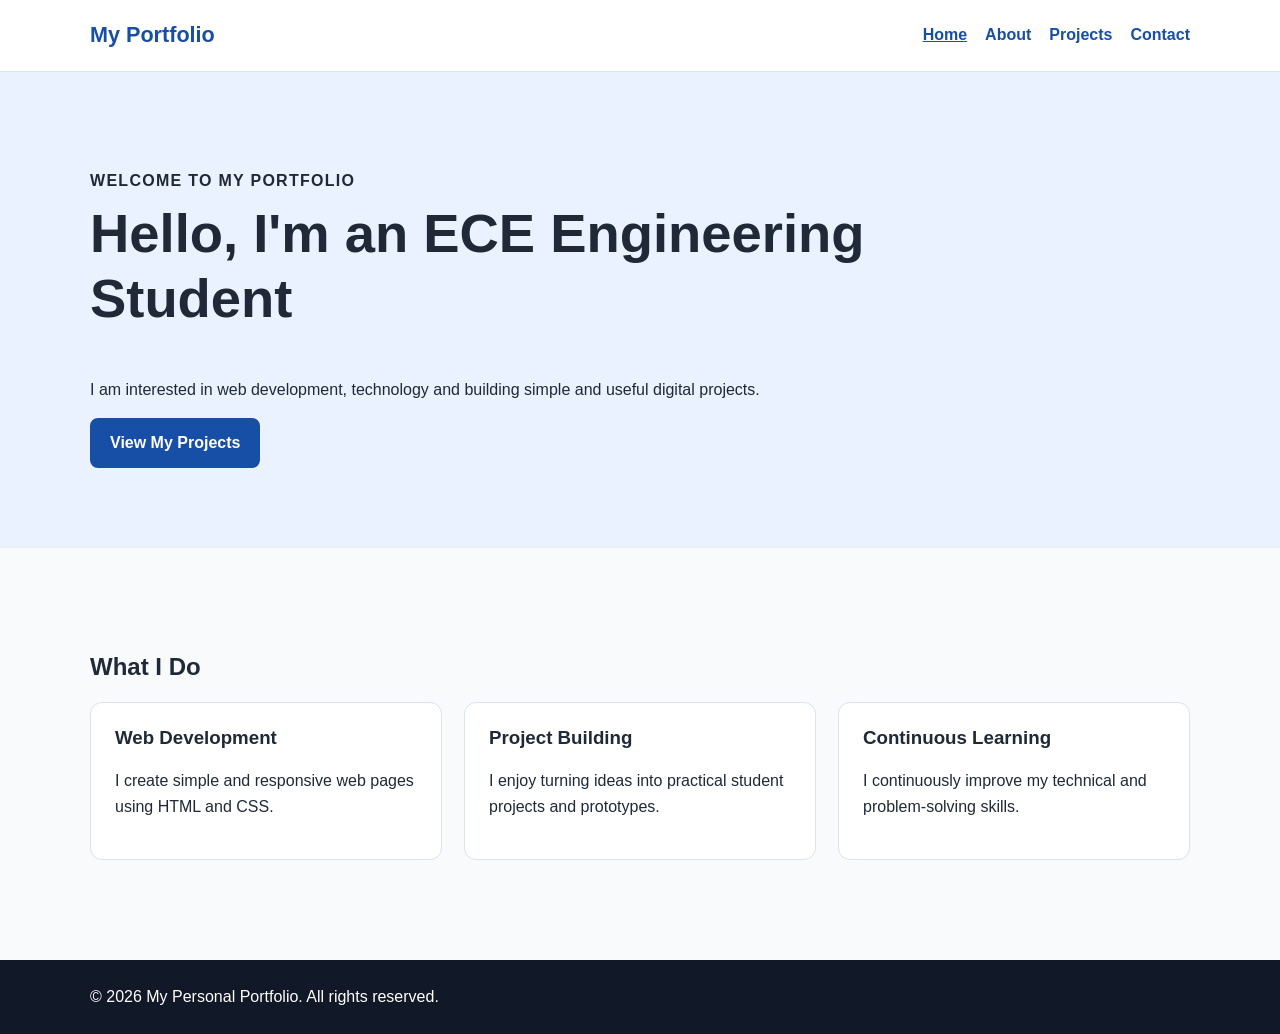
==== index.html @ 795d7e0e "Add files via upload" ====
<!DOCTYPE html>
<html lang="en">
<head>
    <meta charset="UTF-8">
    <meta name="viewport" content="width=device-width, initial-scale=1.0">

    <meta name="description" content="Personal portfolio website showcasing my education, skills and projects.">
    <meta name="keywords" content="portfolio, web development, HTML5, student, projects">
    <meta name="author" content="My Personal Portfolio">

    <title>Home | My Personal Portfolio</title>

    <link rel="stylesheet" href="style.css">
</head>

<body>

    <header class="site-header">
        <div class="container">

            <a href="index.html" class="logo" aria-label="Go to portfolio home">
                My Portfolio
            </a>

            <nav aria-label="Primary navigation">
                <ul class="nav-list">
                    <li>
                        <a href="index.html" aria-current="page">Home</a>
                    </li>
                    <li>
                        <a href="about.html">About</a>
                    </li>
                    <li>
                        <a href="projects.html">Projects</a>
                    </li>
                    <li>
                        <a href="contact.html">Contact</a>
                    </li>
                </ul>
            </nav>

        </div>
    </header>


    <main>

        <section class="hero" aria-labelledby="welcome-heading">
            <div class="container">

                <p class="eyebrow">Welcome to my portfolio</p>

                <h1 id="welcome-heading">
                    Hello, I'm an ECE Engineering Student
                </h1>

                <p>
                    I am interested in web development, technology
                    and building simple and useful digital projects.
                </p>

                <a href="projects.html" class="button">
                    View My Projects
                </a>

            </div>
        </section>


        <section class="content-section" aria-labelledby="what-i-do-heading">

            <div class="container">

                <h2 id="what-i-do-heading">What I Do</h2>

                <div class="cards">

                    <article class="card">
                        <h3>Web Development</h3>
                        <p>
                            I create simple and responsive web pages
                            using HTML and CSS.
                        </p>
                    </article>


                    <article class="card">
                        <h3>Project Building</h3>
                        <p>
                            I enjoy turning ideas into practical
                            student projects and prototypes.
                        </p>
                    </article>


                    <article class="card">
                        <h3>Continuous Learning</h3>
                        <p>
                            I continuously improve my technical
                            and problem-solving skills.
                        </p>
                    </article>

                </div>

            </div>

        </section>

    </main>


    <footer class="site-footer">

        <div class="container">

            <p>
                &copy; 2026 My Personal Portfolio.
                All rights reserved.
            </p>

        </div>

    </footer>

</body>
</html>
---- style.css ----
* {
    box-sizing: border-box;
}

html {
    scroll-behavior: smooth;
}

body {
    margin: 0;
    font-family: Arial, Helvetica, sans-serif;
    line-height: 1.6;
    color: #1f2937;
    background-color: #f8fafc;
}


/* Links */

a {
    color: #174ea6;
}

a:focus,
button:focus,
input:focus,
textarea:focus {
    outline: 3px solid #f59e0b;
    outline-offset: 2px;
}


/* Common Container */

.container {
    width: 92%;
    max-width: 1100px;
    margin: 0 auto;
}

.narrow {
    max-width: 800px;
}


/* Header */

.site-header {
    background-color: #ffffff;
    border-bottom: 1px solid #dbe3ee;
}

.site-header .container {
    display: flex;
    justify-content: space-between;
    align-items: center;
    gap: 20px;
    padding: 18px 0;
}


/* Logo */

.logo {
    font-size: 1.35rem;
    font-weight: bold;
    text-decoration: none;
}


/* Navigation */

.nav-list {
    display: flex;
    flex-wrap: wrap;
    gap: 18px;
    list-style: none;
    margin: 0;
    padding: 0;
}

.nav-list a {
    font-weight: bold;
    text-decoration: none;
}

.nav-list a:hover,
.nav-list a[aria-current="page"] {
    text-decoration: underline;
}


/* Hero Section */

.hero {
    padding: 80px 0;
    background-color: #eaf2ff;
}

.hero h1 {
    max-width: 800px;
}


/* General Sections */

.content-section {
    padding: 70px 0;
}

.eyebrow {
    margin-bottom: 8px;
    font-weight: bold;
    text-transform: uppercase;
    letter-spacing: 0.08em;
}


/* Headings */

h1,
h2,
h3 {
    line-height: 1.2;
}

h1 {
    margin-top: 0;
    font-size: clamp(2rem, 5vw, 3.4rem);
}

h2 {
    margin-top: 35px;
}


/* Cards */

.cards {
    display: grid;
    grid-template-columns: repeat(3, 1fr);
    gap: 22px;
}

.card {
    padding: 24px;
    background-color: #ffffff;
    border: 1px solid #dbe3ee;
    border-radius: 12px;
}

.card h2,
.card h3 {
    margin-top: 0;
}


/* Buttons */

.button {
    display: inline-block;
    padding: 10px 18px;
    border: 2px solid #174ea6;
    border-radius: 8px;
    background-color: #174ea6;
    color: #ffffff;
    font-weight: bold;
    text-decoration: none;
    cursor: pointer;
}

.button:hover {
    background-color: #0f3b80;
}


/* Skills */

.skill-list {
    display: grid;
    gap: 8px;
}


/* Contact Form */

.contact-form {
    display: grid;
    gap: 20px;
    margin-top: 30px;
}

.form-group {
    display: grid;
    gap: 7px;
}

label {
    font-weight: bold;
}

input,
textarea {
    width: 100%;
    padding: 12px;
    border: 1px solid #7b8794;
    border-radius: 7px;
    background-color: #ffffff;
    font: inherit;
}

textarea {
    resize: vertical;
}

small {
    color: #4b5563;
}


/* Footer */

.site-footer {
    margin-top: 30px;
    padding: 24px 0;
    background-color: #111827;
    color: #ffffff;
}

.site-footer p {
    margin: 0;
}


/* Responsive Design */

@media (max-width: 750px) {

    .site-header .container {
        flex-direction: column;
        align-items: flex-start;
    }

    .cards {
        grid-template-columns: 1fr;
    }

    .hero,
    .content-section {
        padding: 45px 0;
    }

    .nav-list {
        gap: 12px;
    }
}
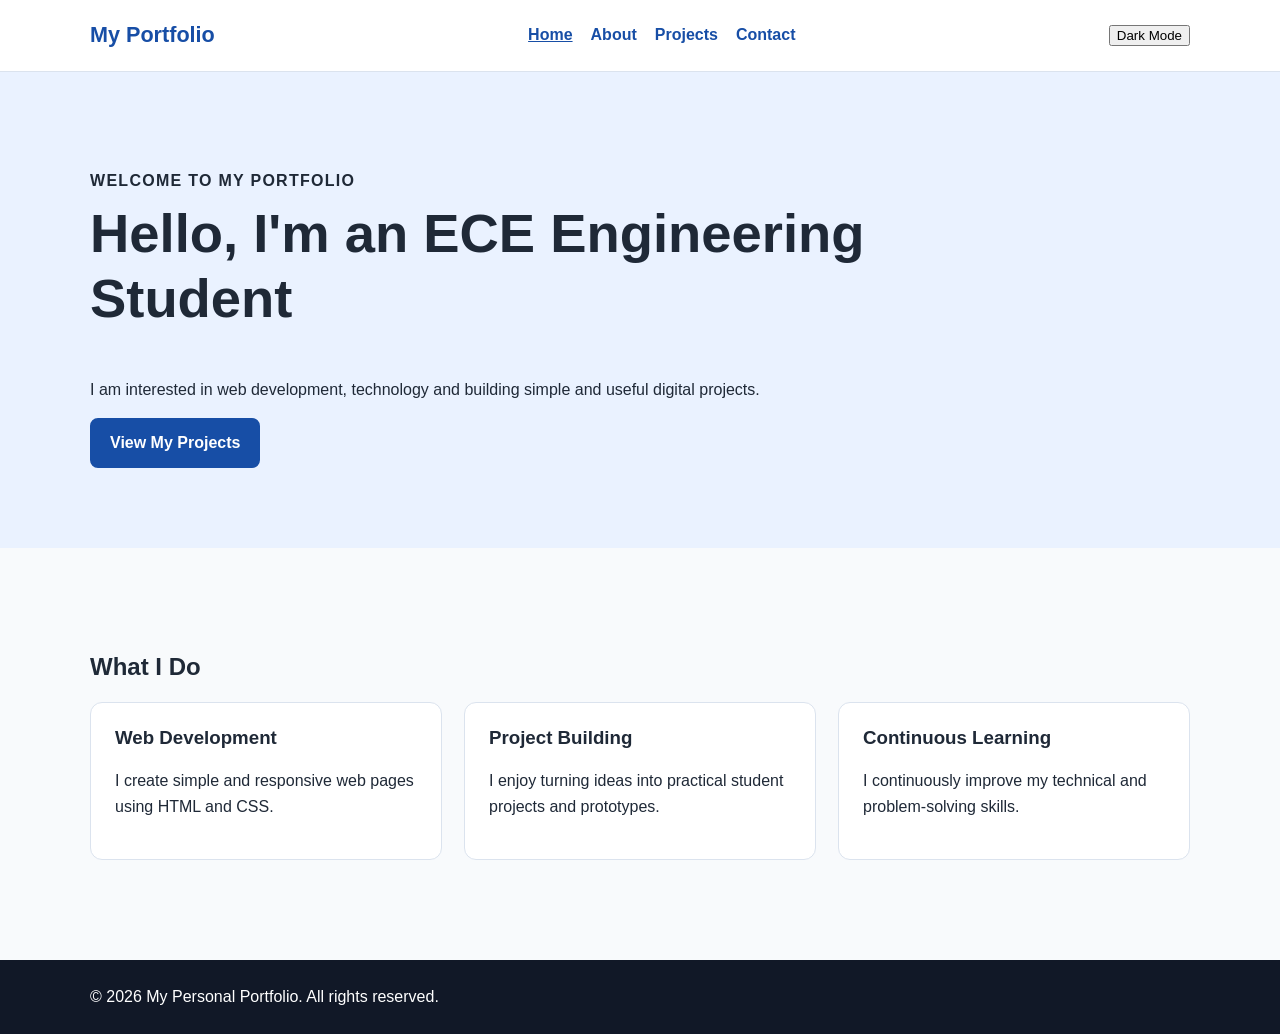
==== commit 1c083b00: "Update index.html" ====
--- a/index.html
+++ b/index.html
@@ -38,6 +38,9 @@
                     </li>
                 </ul>
             </nav>
+            <button id="theme-toggle" type="button">
+                Dark Mode
+            </button>
 
         </div>
     </header>
@@ -123,5 +126,8 @@
 
     </footer>
 
+    <script src="script.js"></script>
+   
+
 </body>
-</html>+</html>
--- a/style.css
+++ b/style.css
@@ -253,4 +253,64 @@
     .nav-list {
         gap: 12px;
     }
-}+}
+/* ===== LIGHT / DARK THEME ===== */
+
+:root {
+    --bg-color: #f8fafc;
+    --text-color: #1f2937;
+    --card-color: #ffffff;
+    --header-color: #ffffff;
+    --border-color: #dbe3ee;
+    --hero-color: #eaf2ff;
+}
+
+body {
+    background-color: var(--bg-color);
+    color: var(--text-color);
+}
+
+.site-header {
+    background-color: var(--header-color);
+    border-color: var(--border-color);
+}
+
+.card {
+    background-color: var(--card-color);
+    border-color: var(--border-color);
+}
+
+.hero {
+    background-color: var(--hero-color);
+}
+
+/* Dark Mode */
+
+body.dark-mode {
+    --bg-color: #121212;
+    --text-color: #f5f5f5;
+    --card-color: #1e1e1e;
+    --header-color: #181818;
+    --border-color: #444444;
+    --hero-color: #202b3d;
+}
+
+body.dark-mode a {
+    color: #7db7ff;
+}
+
+body.dark-mode input,
+body.dark-mode textarea {
+    background-color: #1e1e1e;
+    color: #ffffff;
+    border-color: #555555;
+}
+
+body.dark-mode small {
+    color: #cccccc;
+}
+
+body.dark-mode .button {
+    background-color: #ffffff;
+    color: #121212;
+}
